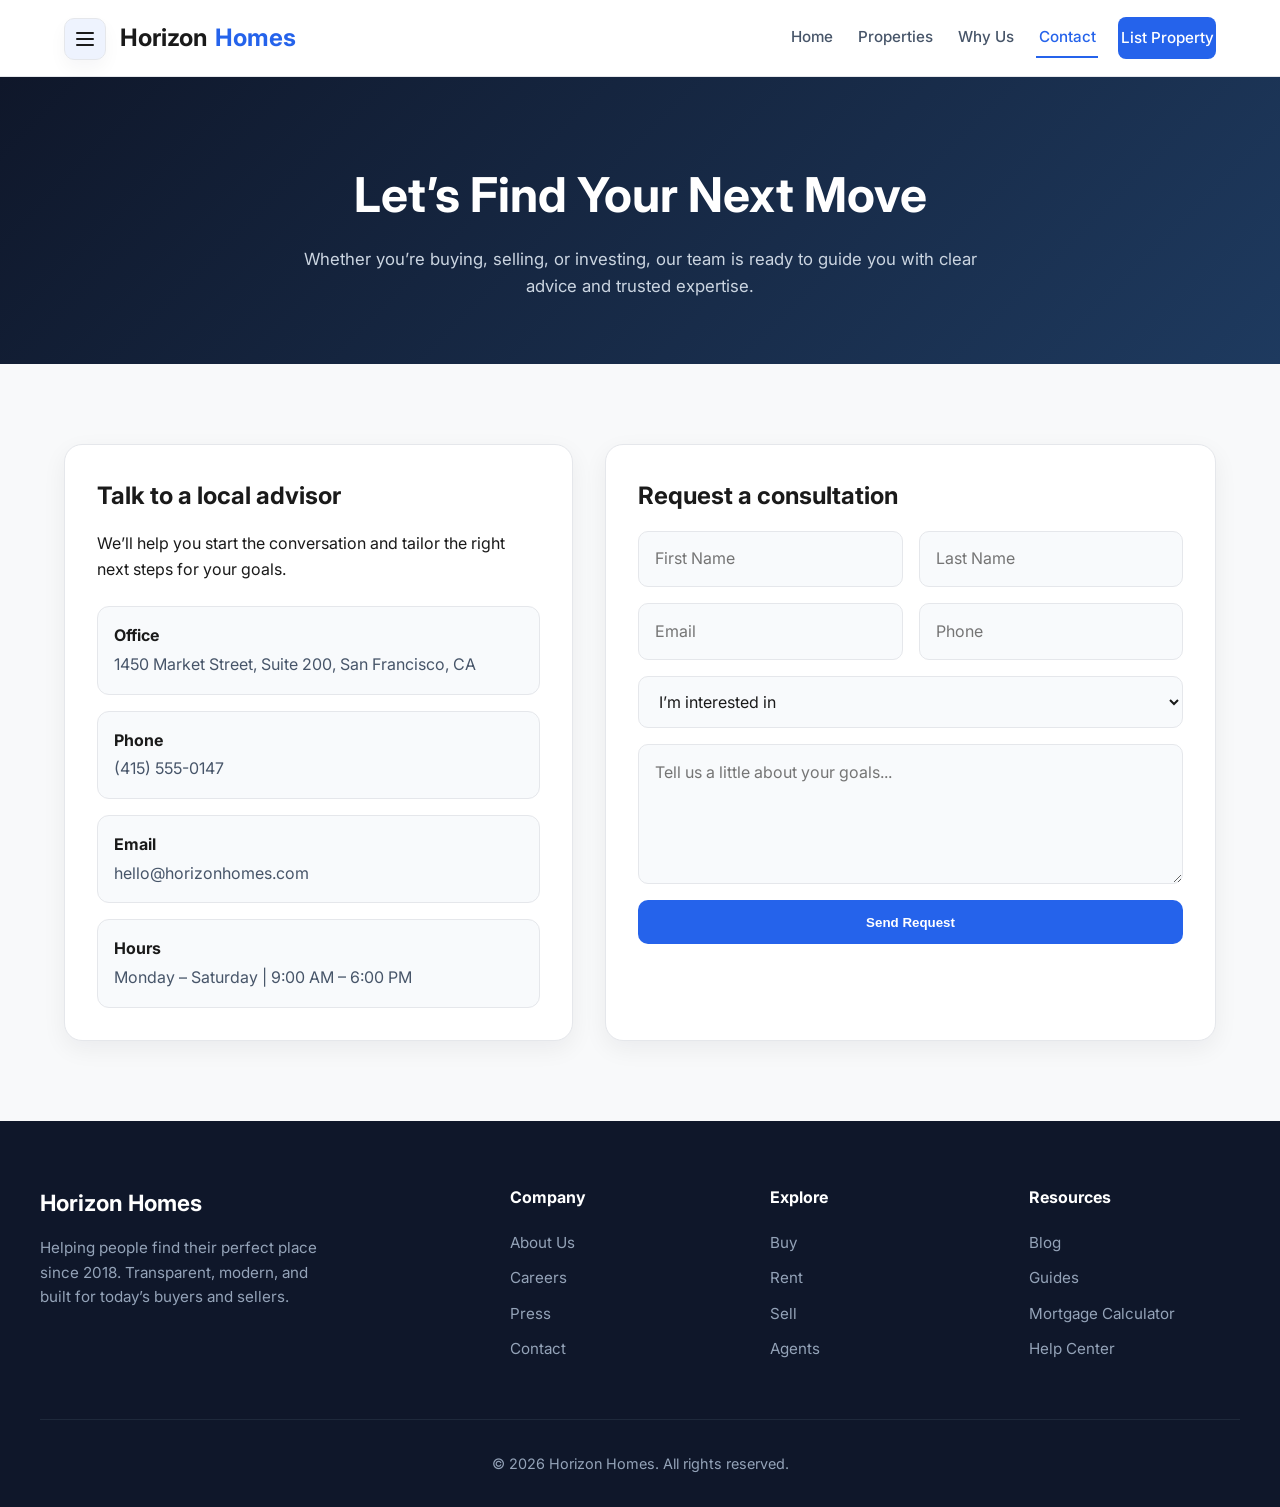
==== contact.html @ 9de67cb7 "update mock up pages index html and index style" ====
<!DOCTYPE html>
<html lang="en">
<head>
  <meta charset="UTF-8" />
  <meta name="viewport" content="width=device-width, initial-scale=1.0" />
  <title>Contact | Horizon Homes</title>
  <link href="https://fonts.googleapis.com/css2?family=Inter:wght@300;400;500;600;700&display=swap" rel="stylesheet">
  <link rel="stylesheet" href="index.css" />
</head>
<body>
  <nav class="navbar">
    <div class="nav-container">
      <div class="nav-left">
        <div class="menu-panel-wrap">
          <button class="menu-toggle" aria-label="Open menu" aria-expanded="false">
            <span class="hamburger" aria-hidden="true">
              <span></span>
              <span></span>
              <span></span>
            </span>
          </button>
          <div class="floating-menu" id="floatingMenu" aria-hidden="true">
            <div class="menu-header">
              <strong>Quick tools</strong>
              <button type="button" class="menu-close" aria-label="Close menu">×</button>
            </div>
            <button type="button" class="menu-option theme-toggle" data-theme-toggle>
              <span>Theme</span>
              <span class="theme-icon" aria-hidden="true">☀️</span>
            </button>
            <a href="properties.html" class="menu-option">Explore homes</a>
            <a href="why-us.html" class="menu-option">Why choose us</a>
            <a href="index.html" class="menu-option">Back to home</a>
          </div>
        </div>
        <a href="index.html" class="logo">Horizon<span>Homes</span></a>
      </div>
      <ul class="nav-links">
        <li><a href="index.html">Home</a></li>
        <li><a href="properties.html">Properties</a></li>
        <li><a href="why-us.html">Why Us</a></li>
        <li><a href="contact.html" class="active">Contact</a></li>
        <li><a href="contact.html#contact-form" class="nav-cta">List Property</a></li>
      </ul>
    </div>
  </nav>

  <section class="page-hero">
    <div class="page-hero-inner">
      <h1>Let’s Find Your Next Move</h1>
      <p>Whether you’re buying, selling, or investing, our team is ready to guide you with clear advice and trusted expertise.</p>
    </div>
  </section>

  <section class="contact-layout" id="contact-form">
    <div class="info-panel">
      <h3>Talk to a local advisor</h3>
      <p>We’ll help you start the conversation and tailor the right next steps for your goals.</p>
      <ul class="info-list">
        <li>
          <strong>Office</strong>
          1450 Market Street, Suite 200, San Francisco, CA
        </li>
        <li>
          <strong>Phone</strong>
          (415) 555-0147
        </li>
        <li>
          <strong>Email</strong>
          hello@horizonhomes.com
        </li>
        <li>
          <strong>Hours</strong>
          Monday – Saturday | 9:00 AM – 6:00 PM
        </li>
      </ul>
    </div>

    <div class="form-panel">
      <h3>Request a consultation</h3>
      <form class="contact-form">
        <div class="form-row">
          <input type="text" placeholder="First Name" />
          <input type="text" placeholder="Last Name" />
        </div>
        <div class="form-row">
          <input type="email" placeholder="Email" />
          <input type="tel" placeholder="Phone" />
        </div>
        <select>
          <option>I’m interested in</option>
          <option>Buying a home</option>
          <option>Selling a home</option>
          <option>Investing</option>
          <option>General inquiry</option>
        </select>
        <textarea placeholder="Tell us a little about your goals..."></textarea>
        <button class="primary-btn" type="submit">Send Request</button>
      </form>
    </div>
  </section>

  <footer>
    <div class="footer-content">
      <div class="footer-brand">
        <h3>Horizon Homes</h3>
        <p>Helping people find their perfect place since 2018. Transparent, modern, and built for today’s buyers and sellers.</p>
      </div>
      <div class="footer-col">
        <h4>Company</h4>
        <ul>
          <li><a href="#">About Us</a></li>
          <li><a href="#">Careers</a></li>
          <li><a href="#">Press</a></li>
          <li><a href="#">Contact</a></li>
        </ul>
      </div>
      <div class="footer-col">
        <h4>Explore</h4>
        <ul>
          <li><a href="#">Buy</a></li>
          <li><a href="#">Rent</a></li>
          <li><a href="#">Sell</a></li>
          <li><a href="#">Agents</a></li>
        </ul>
      </div>
      <div class="footer-col">
        <h4>Resources</h4>
        <ul>
          <li><a href="#">Blog</a></li>
          <li><a href="#">Guides</a></li>
          <li><a href="#">Mortgage Calculator</a></li>
          <li><a href="#">Help Center</a></li>
        </ul>
      </div>
    </div>
    <div class="footer-bottom">© 2026 Horizon Homes. All rights reserved.</div>
  </footer>

  <script>
    const body = document.body;
    const menuToggle = document.querySelector('.menu-toggle');
    const floatingMenu = document.getElementById('floatingMenu');
    const closeMenuBtn = document.querySelector('.menu-close');
    const themeToggleButtons = document.querySelectorAll('[data-theme-toggle]');

    const syncThemeButton = () => {
      const isDark = body.classList.contains('dark-theme');
      themeToggleButtons.forEach((button) => {
        const icon = button.querySelector('.theme-icon');
        if (icon) {
          icon.textContent = isDark ? '🌙' : '☀️';
        }
      });
    };

    const savedTheme = localStorage.getItem('horizon-theme');
    if (savedTheme === 'dark') {
      body.classList.add('dark-theme');
    }
    syncThemeButton();

    menuToggle.addEventListener('click', () => {
      const isOpen = floatingMenu.classList.toggle('open');
      menuToggle.setAttribute('aria-expanded', String(isOpen));
      floatingMenu.setAttribute('aria-hidden', String(!isOpen));
    });

    closeMenuBtn.addEventListener('click', () => {
      floatingMenu.classList.remove('open');
      menuToggle.setAttribute('aria-expanded', 'false');
      floatingMenu.setAttribute('aria-hidden', 'true');
    });

    themeToggleButtons.forEach((button) => {
      button.addEventListener('click', () => {
        body.classList.toggle('dark-theme');
        const isDark = body.classList.contains('dark-theme');
        localStorage.setItem('horizon-theme', isDark ? 'dark' : 'light');
        syncThemeButton();
      });
    });
  </script>
</body>
</html>
---- index.css ----
* {
      margin: 0;
      padding: 0;
      box-sizing: border-box;
    }

    :root {
      --bg: #f8f9fa;
      --bg-soft: #ffffff;
      --panel: #ffffff;
      --panel-alt: #f8fafc;
      --text: #1a1a1a;
      --text-soft: #475569;
      --muted: #64748b;
      --border: #e5e7eb;
      --primary: #2563eb;
      --primary-dark: #1d4ed8;
      --shadow: rgba(15, 23, 42, 0.08);
    }

    body {
      font-family: 'Inter', system-ui, sans-serif;
      color: var(--text);
      line-height: 1.6;
      background: var(--bg);
      transition: background 0.25s ease, color 0.25s ease;
    }

    body.dark-theme {
      --bg: #020817;
      --bg-soft: #0f172a;
      --panel: #0f172a;
      --panel-alt: #111827;
      --text: #e2e8f0;
      --text-soft: #cbd5e1;
      --muted: #94a3b8;
      --border: #1e293b;
      --primary: #60a5fa;
      --primary-dark: #3b82f6;
      --shadow: rgba(2, 6, 23, 0.55);
    }

    /* ========== NAVBAR ========== */
    .navbar {
      position: sticky;
      top: 0;
      z-index: 100;
      background: rgba(255, 255, 255, 0.95);
      backdrop-filter: blur(12px);
      border-bottom: 1px solid var(--border);
      padding: 1rem 0;
    }

    body.dark-theme .navbar {
      background: rgba(15, 23, 42, 0.92);
    }

    .nav-container {
      max-width: 1200px;
      margin: 0 auto;
      padding: 0 1.5rem;
      display: flex;
      align-items: center;
      justify-content: space-between;
      gap: 1rem;
    }

    .nav-left {
      display: flex;
      align-items: center;
      gap: 0.85rem;
    }

    .logo {
      font-size: 1.5rem;
      font-weight: 700;
      color: var(--text);
      text-decoration: none;
      display: flex;
      align-items: center;
      gap: 0.5rem;
    }

    .logo span {
      color: var(--primary);
    }

    .nav-links {
      display: flex;
      align-items: center;
      gap: 1.25rem;
      list-style: none;
    }

    .nav-links a {
      text-decoration: none;
      color: var(--text-soft);
      font-weight: 500;
      font-size: 0.95rem;
      transition: color 0.2s ease, border-color 0.2s ease;
      border-bottom: 2px solid transparent;
      padding: 0.4rem 0.15rem;
      display: inline-flex;
      align-items: center;
    }

    .nav-links a:hover {
      color: var(--primary);
    }

    .nav-links a.active {
      color: var(--primary);
      border-color: var(--primary);
    }

    .nav-cta {
      background: var(--primary);
      color: white !important;
      padding: 0.7rem 1.4rem;
      border-radius: 8px;
      border-bottom: 0 !important;
      font-weight: 600;
      display: inline-flex;
      align-items: center;
      justify-content: center;
      min-height: 42px;
      line-height: 1;
      padding-inline: 1.35rem;
    }

    .nav-cta:hover {
      background: var(--primary-dark) !important;
    }

    .menu-panel-wrap {
      position: relative;
      z-index: 120;
    }

    .menu-toggle {
      border: none;
      background: rgba(37, 99, 235, 0.08);
      color: var(--text);
      width: 42px;
      height: 42px;
      border-radius: 10px;
      display: inline-flex;
      align-items: center;
      justify-content: center;
      cursor: pointer;
      border: 1px solid var(--border);
      box-shadow: 0 8px 18px rgba(15, 23, 42, 0.04);
    }

    .hamburger {
      display: flex;
      flex-direction: column;
      gap: 4px;
      width: 18px;
      height: 14px;
      justify-content: center;
    }

    .hamburger span {
      display: block;
      width: 100%;
      height: 2px;
      background: currentColor;
      border-radius: 999px;
    }

    .floating-menu {
      position: absolute;
      left: 0;
      top: calc(100% + 0.75rem);
      width: min(260px, calc(100vw - 2rem));
      background: var(--panel);
      border: 1px solid var(--border);
      border-radius: 16px;
      box-shadow: 0 18px 35px var(--shadow);
      padding: 0.9rem;
      display: none;
    }

    .floating-menu.open {
      display: block;
    }

    .menu-header {
      display: flex;
      justify-content: space-between;
      align-items: center;
      margin-bottom: 0.75rem;
      color: var(--text);
      font-size: 0.9rem;
    }

    .menu-close {
      border: none;
      background: transparent;
      color: var(--muted);
      font-size: 1.3rem;
      cursor: pointer;
    }

    .menu-option {
      display: flex;
      align-items: center;
      gap: 0.7rem;
      width: 100%;
      text-decoration: none;
      border: 1px solid var(--border);
      background: var(--panel-alt);
      color: var(--text);
      padding: 0.8rem 0.9rem;
      border-radius: 10px;
      margin-bottom: 0.55rem;
      text-align: left;
      font: inherit;
      cursor: pointer;
    }

    .menu-option:last-child {
      margin-bottom: 0;
    }

    .theme-toggle {
      justify-content: space-between;
      padding-right: 0.75rem;
    }

    .theme-icon {
      display: inline-flex;
      align-items: center;
      justify-content: center;
      width: 30px;
      height: 30px;
      border-radius: 50%;
      background: rgba(37, 99, 235, 0.12);
      font-size: 1rem;
    }

    /* ========== HERO ========== */
    .hero {
      background: linear-gradient(135deg, #0f172a 0%, #1e3a5f 100%);
      color: white;
      padding: 6rem 1.5rem 5rem;
      text-align: center;
      position: relative;
      overflow: hidden;
    }

    .hero::before {
      content: '';
      position: absolute;
      inset: 0;
      background: url('https://images.unsplash.com/photo-1600585154340-be6161a56a0c?w=1600') center/cover;
      opacity: 0.25;
    }

    .hero-content {
      position: relative;
      max-width: 800px;
      margin: 0 auto;
    }

    .hero h1 {
      font-size: clamp(2.2rem, 5vw, 3.5rem);
      font-weight: 700;
      line-height: 1.15;
      margin-bottom: 1.25rem;
    }

    .hero p {
      font-size: 1.2rem;
      color: #cbd5e1;
      margin-bottom: 2.5rem;
      max-width: 560px;
      margin-left: auto;
      margin-right: auto;
    }

    /* Search Box */
    .search-box {
      background: white;
      border-radius: 16px;
      padding: 0.75rem;
      display: flex;
      flex-wrap: wrap;
      gap: 0.75rem;
      box-shadow: 0 20px 40px rgba(0,0,0,0.2);
      max-width: 700px;
      margin: 0 auto;
    }

    .search-box input,
    .search-box select {
      flex: 1;
      min-width: 140px;
      padding: 0.9rem 1rem;
      border: 1px solid #e2e8f0;
      border-radius: 10px;
      font-size: 0.95rem;
      font-family: inherit;
      outline: none;
    }

    .search-box input:focus,
    .search-box select:focus {
      border-color: #2563eb;
    }

    .search-btn {
      background: #2563eb;
      color: white;
      border: none;
      padding: 0.9rem 1.75rem;
      border-radius: 10px;
      font-weight: 600;
      font-size: 1rem;
      cursor: pointer;
      transition: background 0.2s;
    }

    .search-btn:hover {
      background: #1d4ed8;
    }

    /* ========== SECTION STYLES ========== */
    .section {
      max-width: 1200px;
      margin: 0 auto;
      padding: 5rem 1.5rem;
    }

    .section-header {
      text-align: center;
      margin-bottom: 3rem;
    }

    .section-header h2 {
      font-size: 2rem;
      font-weight: 700;
      color: var(--text);
      margin-bottom: 0.5rem;
    }

    .section-header p {
      color: var(--muted);
      font-size: 1.1rem;
    }

    /* ========== PROPERTY CARDS ========== */
    .properties-grid {
      display: grid;
      grid-template-columns: repeat(auto-fill, minmax(320px, 1fr));
      gap: 2rem;
    }

    .property-card {
      background: var(--panel);
      border-radius: 16px;
      overflow: hidden;
      box-shadow: 0 4px 20px rgba(0,0,0,0.06);
      transition: transform 0.25s, box-shadow 0.25s;
    }

    .property-card:hover {
      transform: translateY(-6px);
      box-shadow: 0 12px 30px rgba(0,0,0,0.1);
    }

    .property-img {
      height: 220px;
      background-size: cover;
      background-position: center;
      position: relative;
    }

    .badge {
      position: absolute;
      top: 1rem;
      left: 1rem;
      background: #2563eb;
      color: white;
      font-size: 0.75rem;
      font-weight: 600;
      padding: 0.35rem 0.75rem;
      border-radius: 6px;
    }

    .property-content {
      padding: 1.5rem;
    }

    .property-price {
      font-size: 1.4rem;
      font-weight: 700;
      color: var(--text);
      margin-bottom: 0.35rem;
    }

    .property-title {
      font-size: 1.1rem;
      font-weight: 600;
      margin-bottom: 0.5rem;
      color: var(--text);
    }

    .property-location {
      color: var(--muted);
      font-size: 0.9rem;
      margin-bottom: 1rem;
      display: flex;
      align-items: center;
      gap: 0.35rem;
    }

    .property-meta {
      display: flex;
      gap: 1.25rem;
      color: #475569;
      font-size: 0.9rem;
      border-top: 1px solid #f1f5f9;
      padding-top: 1rem;
    }

    .property-meta span {
      display: flex;
      align-items: center;
      gap: 0.3rem;
    }

    /* ========== FEATURES ========== */
    .features {
      background: white;
    }

    .features-grid {
      display: grid;
      grid-template-columns: repeat(auto-fit, minmax(250px, 1fr));
      gap: 2rem;
    }

    .feature-card {
      text-align: center;
      padding: 2rem 1.5rem;
      border-radius: 16px;
      background: var(--panel-alt);
      transition: background 0.2s;
      border: 1px solid var(--border);
    }

    .feature-card:hover {
      background: rgba(148, 163, 184, 0.08);
    }

    .feature-icon {
      width: 56px;
      height: 56px;
      background: #dbeafe;
      color: #2563eb;
      border-radius: 14px;
      display: flex;
      align-items: center;
      justify-content: center;
      font-size: 1.5rem;
      margin: 0 auto 1.25rem;
    }

    .feature-card h3 {
      font-size: 1.15rem;
      margin-bottom: 0.5rem;
      color: var(--text);
    }

    .feature-card p {
      color: var(--muted);
      font-size: 0.95rem;
    }

    /* ========== CTA ========== */
    .cta {
      background: linear-gradient(135deg, #2563eb, #1d4ed8);
      color: white;
      text-align: center;
      padding: 5rem 1.5rem;
      border-radius: 24px;
      margin: 0 1.5rem 5rem;
      max-width: 1200px;
      margin-left: auto;
      margin-right: auto;
    }

    .cta h2 {
      font-size: 2rem;
      margin-bottom: 1rem;
    }

    .cta p {
      opacity: 0.9;
      margin-bottom: 2rem;
      max-width: 500px;
      margin-left: auto;
      margin-right: auto;
    }

    .cta-btn {
      background: white;
      color: #2563eb;
      border: none;
      padding: 1rem 2rem;
      border-radius: 10px;
      font-weight: 600;
      font-size: 1rem;
      cursor: pointer;
      transition: transform 0.2s;
    }

    .cta-btn:hover {
      transform: scale(1.03);
    }

    /* ========== FOOTER ========== */
    footer {
      background: #0f172a;
      color: #94a3b8;
      padding: 4rem 1.5rem 2rem;
    }

    .footer-content {
      max-width: 1200px;
      margin: 0 auto;
      display: grid;
      grid-template-columns: 2fr 1fr 1fr 1fr;
      gap: 3rem;
      margin-bottom: 3rem;
    }

    .footer-brand h3 {
      color: white;
      font-size: 1.4rem;
      margin-bottom: 1rem;
    }

    .footer-brand p {
      max-width: 280px;
      font-size: 0.95rem;
    }

    .footer-col h4 {
      color: white;
      font-size: 1rem;
      margin-bottom: 1.25rem;
    }

    .footer-col ul {
      list-style: none;
    }

    .footer-col li {
      margin-bottom: 0.6rem;
    }

    .footer-col a {
      color: #94a3b8;
      text-decoration: none;
      font-size: 0.95rem;
      transition: color 0.2s;
    }

    .footer-col a:hover {
      color: white;
    }

    .footer-bottom {
      max-width: 1200px;
      margin: 0 auto;
      padding-top: 2rem;
      border-top: 1px solid #1e293b;
      text-align: center;
      font-size: 0.9rem;
    }

    /* ========== EXTRA PAGE STYLES ========== */
    .page-hero {
      background: linear-gradient(135deg, #0f172a 0%, #1e3a5f 100%);
      color: white;
      padding: 5rem 1.5rem 4rem;
    }

    .page-hero-inner {
      max-width: 1200px;
      margin: 0 auto;
      text-align: center;
    }

    .page-hero h1 {
      font-size: clamp(2.2rem, 4vw, 3rem);
      margin-bottom: 0.75rem;
    }

    .page-hero p {
      color: #cbd5e1;
      font-size: 1.05rem;
      max-width: 700px;
      margin: 0 auto;
    }

    .listing-toolbar {
      max-width: 1200px;
      margin: 2rem auto 0;
      background: white;
      border-radius: 16px;
      padding: 1rem;
      box-shadow: 0 8px 24px rgba(15, 23, 42, 0.08);
      display: flex;
      flex-wrap: wrap;
      gap: 0.75rem;
      align-items: center;
    }

    .listing-toolbar input,
    .listing-toolbar select {
      flex: 1;
      min-width: 160px;
      padding: 0.9rem 1rem;
      border: 1px solid #e2e8f0;
      border-radius: 10px;
      font: inherit;
    }

    .listing-toolbar button,
    .primary-btn {
      background: #2563eb;
      color: white;
      border: none;
      border-radius: 10px;
      padding: 0.9rem 1.5rem;
      font-weight: 600;
      cursor: pointer;
    }

    .contact-layout {
      max-width: 1200px;
      margin: 0 auto;
      padding: 5rem 1.5rem;
      display: grid;
      grid-template-columns: 1fr 1.2fr;
      gap: 2rem;
    }

    .info-panel,
    .form-panel {
      background: var(--panel);
      border-radius: 18px;
      padding: 2rem;
      box-shadow: 0 8px 25px rgba(15, 23, 42, 0.06);
      border: 1px solid var(--border);
    }

    .info-panel h3,
    .form-panel h3 {
      font-size: 1.5rem;
      margin-bottom: 1rem;
      color: var(--text);
    }

    .info-list {
      list-style: none;
      display: grid;
      gap: 1rem;
      margin-top: 1.5rem;
    }

    .info-list li {
      background: var(--panel-alt);
      border-radius: 12px;
      padding: 1rem;
      color: var(--text-soft);
      border: 1px solid var(--border);
    }

    .info-list strong {
      color: var(--text);
      display: block;
      margin-bottom: 0.2rem;
    }

    .contact-form {
      display: grid;
      gap: 1rem;
    }

    .form-row {
      display: grid;
      grid-template-columns: 1fr 1fr;
      gap: 1rem;
    }

    .contact-form input,
    .contact-form textarea,
    .contact-form select {
      width: 100%;
      padding: 0.9rem 1rem;
      border: 1px solid var(--border);
      border-radius: 10px;
      font: inherit;
      resize: vertical;
      background: var(--panel-alt);
      color: var(--text);
    }

    .contact-form textarea {
      min-height: 140px;
    }

    .page-grid {
      max-width: 1200px;
      margin: 0 auto;
      padding: 4rem 1.5rem 5rem;
    }

    /* ========== RESPONSIVE ========== */
    @media (max-width: 768px) {
      .nav-links {
        display: none;
      }

      .search-box,
      .listing-toolbar,
      .form-row,
      .contact-layout {
        flex-direction: column;
        grid-template-columns: 1fr;
      }

      .search-box {
        display: flex;
      }

      .footer-content {
        grid-template-columns: 1fr;
        gap: 2rem;
      }

      .hero,
      .page-hero {
        padding: 4rem 1.5rem 3.5rem;
      }
    }
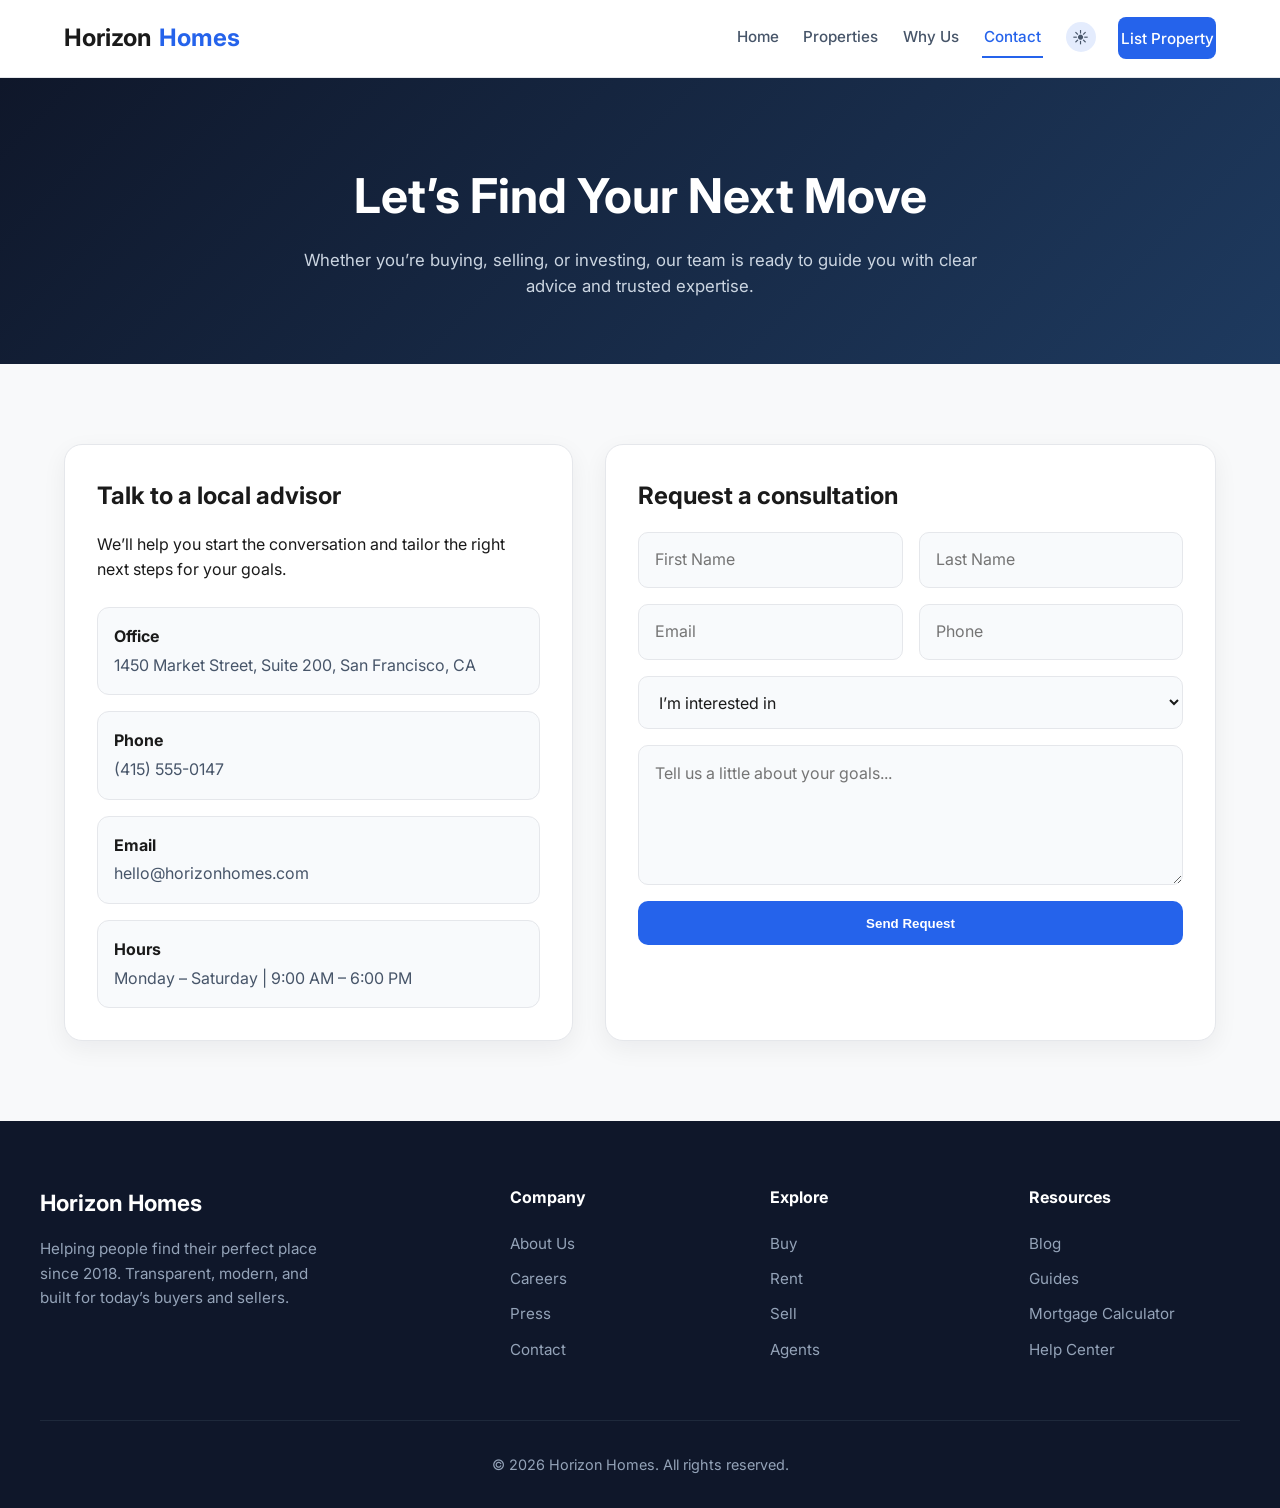
==== commit 8f0f91ae: "update all mock up pages and sections" ====
--- a/contact.html
+++ b/contact.html
@@ -24,8 +24,7 @@
               <strong>Quick tools</strong>
               <button type="button" class="menu-close" aria-label="Close menu">×</button>
             </div>
-            <button type="button" class="menu-option theme-toggle" data-theme-toggle>
-              <span>Theme</span>
+            <button type="button" class="menu-option theme-toggle" data-theme-toggle aria-label="Toggle dark mode">
               <span class="theme-icon" aria-hidden="true">☀️</span>
             </button>
             <a href="properties.html" class="menu-option">Explore homes</a>
@@ -40,6 +39,11 @@
         <li><a href="properties.html">Properties</a></li>
         <li><a href="why-us.html">Why Us</a></li>
         <li><a href="contact.html" class="active">Contact</a></li>
+        <li class="desktop-theme-item">
+          <button type="button" class="nav-theme-toggle" data-theme-toggle aria-label="Toggle dark mode">
+            <span class="theme-icon" aria-hidden="true">☀️</span>
+          </button>
+        </li>
         <li><a href="contact.html#contact-form" class="nav-cta">List Property</a></li>
       </ul>
     </div>
--- a/index.css
+++ b/index.css
@@ -108,6 +108,31 @@
       color: var(--primary);
     }
 
+    .desktop-theme-item {
+      display: flex;
+      align-items: center;
+    }
+
+    .nav-theme-toggle {
+      display: inline-flex;
+      align-items: center;
+      gap: 0.45rem;
+      border: 0;
+      border-bottom: 2px solid transparent;
+      background: transparent;
+      color: var(--text-soft);
+      font: inherit;
+      font-size: 0.95rem;
+      font-weight: 500;
+      padding: 0.4rem 0.15rem;
+      cursor: pointer;
+      transition: color 0.2s ease, border-color 0.2s ease;
+    }
+
+    .nav-theme-toggle:hover {
+      color: var(--primary);
+    }
+
     .nav-links a.active {
       color: var(--primary);
       border-color: var(--primary);
@@ -240,6 +265,10 @@
       font-size: 1rem;
     }
 
+    .menu-panel-wrap {
+      display: none;
+    }
+
     /* ========== HERO ========== */
     .hero {
       background: linear-gradient(135deg, #0f172a 0%, #1e3a5f 100%);
@@ -433,7 +462,7 @@
 
     /* ========== FEATURES ========== */
     .features {
-      background: white;
+      background: var(--bg-soft);
     }
 
     .features-grid {
@@ -488,8 +517,7 @@
       border-radius: 24px;
       margin: 0 1.5rem 5rem;
       max-width: 1200px;
-      margin-left: auto;
-      margin-right: auto;
+      margin-inline: 15px;
     }
 
     .cta h2 {
@@ -723,6 +751,14 @@
 
     /* ========== RESPONSIVE ========== */
     @media (max-width: 768px) {
+      .menu-panel-wrap {
+        display: block;
+      }
+
+      .desktop-theme-item {
+        display: none;
+      }
+
       .nav-links {
         display: none;
       }
